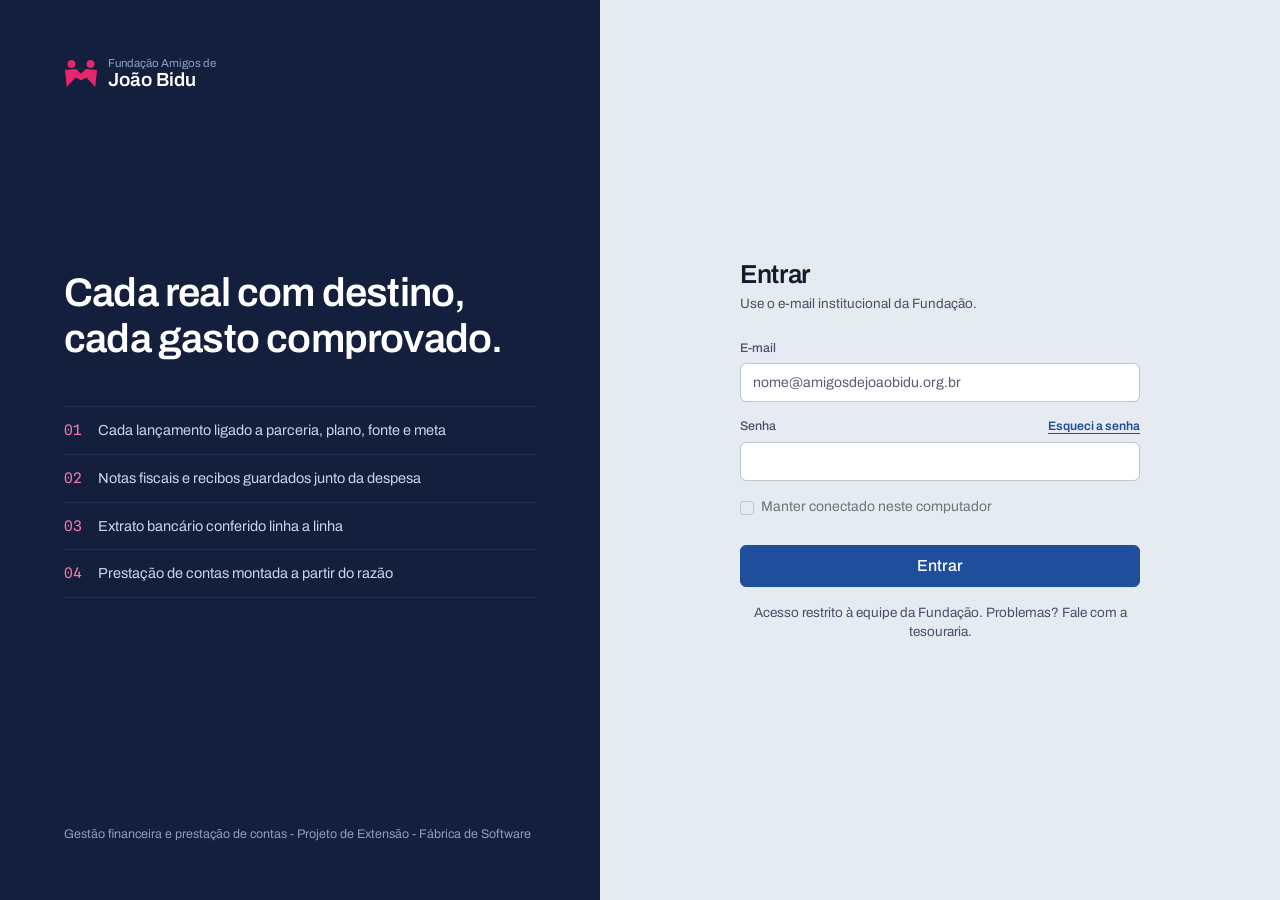
==== GestaoFinanceira.Api/wwwroot/index.html @ 72995b28 "feat: adiciona front-end com telas de painel, parcerias, lançamento, conciliação e prestação de cont" ====
<!doctype html>
<html lang="pt-BR">
<head>
  <meta charset="utf-8">
  <meta name="viewport" content="width=device-width, initial-scale=1">
  <title>Entrar - Fundação Amigos de João Bidu</title>
  <link rel="icon" href="img/logo.svg">
  <link rel="preconnect" href="https://fonts.googleapis.com">
  <link rel="preconnect" href="https://fonts.gstatic.com" crossorigin>
  <link href="https://fonts.googleapis.com/css2?family=Archivo:wght@400;500;600&family=Spline+Sans+Mono:wght@500;600&display=swap" rel="stylesheet">
  <link href="https://cdn.jsdelivr.net/npm/bootstrap@5.3.3/dist/css/bootstrap.min.css" rel="stylesheet">
  <link href="https://cdn.jsdelivr.net/npm/bootstrap-icons@1.11.3/font/bootstrap-icons.min.css" rel="stylesheet">
  <link href="css/tema.css" rel="stylesheet">
  <link href="css/app.css" rel="stylesheet">
</head>
<body>
  <div class="login">
    <section class="login-capa">
      <div class="marca">
        <img src="img/logo.svg" width="34" height="29" alt="">
        <span><small>Fundação Amigos de</small><strong>João Bidu</strong></span>
      </div>
      <h1>Cada real com destino,<br>cada gasto comprovado.</h1>
      <ul class="indice">
        <li><span>01</span>Cada lançamento ligado a parceria, plano, fonte e meta</li>
        <li><span>02</span>Notas fiscais e recibos guardados junto da despesa</li>
        <li><span>03</span>Extrato bancário conferido linha a linha</li>
        <li><span>04</span>Prestação de contas montada a partir do razão</li>
      </ul>
      <footer>Gestão financeira e prestação de contas - Projeto de Extensão - Fábrica de Software</footer>
    </section>

    <main class="login-form">
      <form id="formLogin" novalidate>
        <div class="marca d-lg-none mb-4 p-0 text-body">
          <img src="img/logo.svg" width="34" height="29" alt="">
          <span><small class="text-secondary">Fundação Amigos de</small><strong class="text-body">João Bidu</strong></span>
        </div>
        <h2 class="mb-1">Entrar</h2>
        <p class="texto-apoio mb-4">Use o e-mail institucional da Fundação.</p>

        <div class="mb-3">
          <label class="form-label" for="email">E-mail</label>
          <input class="form-control" id="email" type="email" autocomplete="username" required placeholder="nome@amigosdejoaobidu.org.br">
          <div class="invalid-feedback">Informe um e-mail válido.</div>
        </div>
        <div class="mb-3">
          <div class="d-flex">
            <label class="form-label" for="senha">Senha</label>
            <a class="ms-auto small fw-semibold" href="#">Esqueci a senha</a>
          </div>
          <input class="form-control" id="senha" type="password" autocomplete="current-password" required>
          <div class="invalid-feedback">Informe a senha.</div>
        </div>
        <div class="form-check mb-4">
          <input class="form-check-input" type="checkbox" id="manter">
          <label class="form-check-label text-secondary" for="manter">Manter conectado neste computador</label>
        </div>
        <button class="btn btn-primary w-100 py-2" type="submit">Entrar</button>
        <p class="texto-apoio text-center mt-3">Acesso restrito à equipe da Fundação. Problemas? Fale com a tesouraria.</p>
      </form>
    </main>
  </div>

  <script>
    // autenticação ainda não implementada na API: por enquanto só valida e entra no painel
    const form = document.getElementById('formLogin');
    form.addEventListener('submit', e => {
      e.preventDefault();
      form.classList.add('was-validated');
      if (form.checkValidity()) window.location.href = 'painel.html';
    });
  </script>
</body>
</html>
---- GestaoFinanceira.Api/wwwroot/css/tema.css ----
/* Tema da Fundação Amigos de João Bidu sobre o Bootstrap 5.3 */

:root {
  --mesa: #E6EAF1;
  --folha: #F7F9FC;
  --cabecalho: #ECF0F7;
  --pauta: #D8DFEA;
  --pauta-forte: #BCC7D7;
  --filete: #E07A9F;

  --tinta: #141B2D;
  --tinta-2: #465269;
  --tinta-3: #555F73;

  --azul: #1F4E9C;
  --azul-escuro: #183F80;
  --azul-claro: #E4ECF8;

  --capa: #131F3D;
  --capa-2: #1F2E57;
  --capa-texto: #CBD5EA;
  --capa-apagado: #8E9CBE;

  --rosa: #C2185B;
  --rosa-marca: #E8266A;
  --vermelho: #B3261E;
  --vermelho-claro: #FBE9E7;
  --lapis: #7A5300;
  --lapis-claro: #F8EED3;
  --violeta: #5B3E9E;

  --fonte-texto: 'Archivo', system-ui, sans-serif;
  --fonte-numeros: 'Spline Sans Mono', ui-monospace, monospace;

  /* Bootstrap */
  --bs-body-font-family: var(--fonte-texto);
  --bs-body-font-size: 0.875rem;
  --bs-body-line-height: 1.43;
  --bs-body-color: var(--tinta);
  --bs-body-bg: var(--mesa);
  --bs-secondary-color: var(--tinta-2);
  --bs-tertiary-color: var(--tinta-3);
  --bs-border-color: var(--pauta-forte);
  --bs-border-radius: 6px;
  --bs-border-radius-lg: 8px;
  --bs-primary: #1F4E9C;
  --bs-primary-rgb: 31, 78, 156;
  --bs-danger: #B3261E;
  --bs-danger-rgb: 179, 38, 30;
  --bs-warning: #7A5300;
  --bs-warning-rgb: 122, 83, 0;
  --bs-success: #1F4E9C;
  --bs-success-rgb: 31, 78, 156;
  --bs-link-color: var(--azul);
  --bs-link-color-rgb: 31, 78, 156;
  --bs-link-hover-color: var(--azul-escuro);
  --bs-link-hover-color-rgb: 24, 63, 128;
  --bs-focus-ring-color: rgba(31, 78, 156, .3);
}

body {
  -webkit-font-smoothing: antialiased;
}

::selection {
  background: var(--azul-claro);
  color: var(--tinta);
}

a {
  text-underline-offset: 3px;
  text-decoration-thickness: 1px;
}

.btn {
  --bs-btn-font-weight: 500;
  --bs-btn-padding-y: .44rem;
  --bs-btn-padding-x: .875rem;
  display: inline-flex;
  align-items: center;
  justify-content: center;
  gap: .5rem;
}

.btn-primary {
  --bs-btn-bg: var(--azul);
  --bs-btn-border-color: var(--azul);
  --bs-btn-hover-bg: var(--azul-escuro);
  --bs-btn-hover-border-color: var(--azul-escuro);
  --bs-btn-active-bg: var(--azul-escuro);
  --bs-btn-active-border-color: var(--azul-escuro);
  --bs-btn-disabled-bg: var(--azul);
  --bs-btn-disabled-border-color: var(--azul);
  --bs-btn-disabled-opacity: .42;
}

.btn-outline-secondary {
  --bs-btn-color: var(--tinta);
  --bs-btn-bg: #fff;
  --bs-btn-border-color: var(--pauta-forte);
  --bs-btn-hover-color: var(--tinta);
  --bs-btn-hover-bg: var(--cabecalho);
  --bs-btn-hover-border-color: var(--pauta-forte);
  --bs-btn-active-color: var(--tinta);
  --bs-btn-active-bg: var(--pauta);
  --bs-btn-active-border-color: var(--pauta-forte);
}

.btn-link {
  --bs-btn-color: var(--tinta-2);
  --bs-btn-hover-color: var(--tinta);
  text-decoration: none;
}

.btn-sm {
  --bs-btn-padding-y: .28rem;
  --bs-btn-padding-x: .625rem;
  --bs-btn-font-size: .8125rem;
}

.form-label {
  font-size: .78rem;
  font-weight: 500;
  color: var(--tinta-2);
  margin-bottom: .375rem;
}

.form-control,
.form-select {
  font-size: .875rem;
  padding: .5rem .75rem;
  border-color: var(--pauta-forte);
  background-color: #fff;
}

.form-control[readonly] {
  background-color: var(--cabecalho);
}

.form-control::placeholder {
  color: var(--tinta-3);
}

.form-control:focus,
.form-select:focus {
  border-color: var(--azul);
}

.form-check-input:checked {
  background-color: var(--azul);
  border-color: var(--azul);
}

.alert {
  font-size: .8125rem;
  border: 0;
}

.alert-danger {
  --bs-alert-bg: var(--vermelho-claro);
  --bs-alert-color: #6E1A12;
}

.alert-warning {
  --bs-alert-bg: var(--lapis-claro);
  --bs-alert-color: #4E3600;
}

.offcanvas,
.modal-content {
  --bs-offcanvas-bg: var(--folha);
  --bs-modal-bg: var(--folha);
}

.pagination {
  --bs-pagination-color: var(--tinta-2);
  --bs-pagination-border-color: transparent;
  --bs-pagination-bg: transparent;
  --bs-pagination-active-bg: var(--azul);
  --bs-pagination-active-border-color: var(--azul);
  --bs-pagination-hover-bg: var(--cabecalho);
  --bs-pagination-font-size: .8rem;
  font-family: var(--fonte-numeros);
}

.toast {
  --bs-toast-bg: var(--tinta);
  --bs-toast-color: #fff;
  --bs-toast-border-color: transparent;
}
---- GestaoFinanceira.Api/wwwroot/css/app.css ----
/* ---------- Estrutura ---------- */

.app {
  display: flex;
  min-height: 100vh;
}

.lateral {
  --bs-offcanvas-width: 264px;
  --bs-offcanvas-bg: var(--capa);
  /* o offcanvas-lg do Bootstrap deixa o fundo transparente no desktop */
  background-color: var(--capa) !important;
  color: var(--capa-texto);
}

@media (min-width: 992px) {
  .lateral {
    width: 248px;
    flex: none;
    position: sticky;
    top: 0;
    height: 100vh;
    overflow-y: auto;
  }
}

.lateral .offcanvas-body {
  display: flex;
  flex-direction: column;
  padding: 22px 0 18px 14px;
  height: 100%;
}

.marca {
  display: flex;
  align-items: center;
  gap: 10px;
  padding: 0 16px 22px 6px;
  color: #fff;
  text-decoration: none;
}

.marca small {
  display: block;
  font-size: 11.5px;
  line-height: 14px;
  color: var(--capa-apagado);
}

.marca strong {
  display: block;
  font-size: 16px;
  line-height: 20px;
  font-weight: 600;
}

.menu-grupo {
  font-size: 11px;
  letter-spacing: .07em;
  text-transform: uppercase;
  color: var(--capa-apagado);
  margin: 18px 0 6px 12px;
}

.menu-item {
  display: flex;
  align-items: center;
  gap: 10px;
  height: 36px;
  padding: 0 14px 0 12px;
  border-radius: 7px 0 0 7px;
  color: var(--capa-texto);
  text-decoration: none;
  font-size: 14px;
}

.menu-item i {
  font-size: 16px;
  color: var(--capa-apagado);
}

.menu-item span {
  flex: 1;
}

.menu-item:hover {
  background: var(--capa-2);
  color: #fff;
}

.menu-item.ativo {
  background: var(--mesa);
  color: var(--azul);
  font-weight: 600;
}

.menu-item.ativo i {
  color: var(--rosa);
}

.menu-item .contador {
  flex: none;
  font-family: var(--fonte-numeros);
  font-size: 12px;
  color: var(--capa-apagado);
}

.menu-item.ativo .contador {
  color: var(--azul);
}

.usuario {
  margin: auto 14px 0 0;
  padding: 14px 12px 0 8px;
  border-top: 1px solid var(--capa-2);
  display: flex;
  align-items: center;
  gap: 10px;
}

.avatar {
  width: 32px;
  height: 32px;
  border-radius: 50%;
  background: var(--capa-2);
  color: #fff;
  font-size: 12px;
  font-weight: 600;
  display: flex;
  align-items: center;
  justify-content: center;
  flex: none;
}

.usuario strong {
  display: block;
  font-size: 13.5px;
  font-weight: 500;
  color: #fff;
}

.usuario small {
  font-size: 12px;
  color: var(--capa-apagado);
}

.conteudo {
  flex: 1;
  min-width: 0;
  display: flex;
  flex-direction: column;
}

.topo {
  position: sticky;
  top: 0;
  z-index: 1020;
  height: 60px;
  display: flex;
  align-items: center;
  gap: 12px;
  padding: 0 32px;
  background: #fff;
  border-bottom: 1px solid var(--pauta-forte);
}

.seletor-parceria {
  display: inline-flex;
  align-items: center;
  gap: 8px;
  height: 36px;
  padding: 0 12px;
  border: 1px solid var(--pauta-forte);
  border-radius: 6px;
  background: #fff;
  font-weight: 600;
  white-space: nowrap;
}

.seletor-parceria small {
  font-weight: 400;
  color: var(--tinta-3);
  font-size: 13px;
}

.busca {
  width: 340px;
  max-width: 100%;
}

.busca .form-control {
  background: var(--mesa);
  border-color: var(--pauta);
}

.btn-icone {
  width: 36px;
  height: 36px;
  padding: 0;
}

.pagina {
  padding: 28px 32px 48px;
}

.cabecalho-pagina {
  display: flex;
  align-items: flex-end;
  justify-content: space-between;
  gap: 24px;
  margin-bottom: 22px;
}

.cabecalho-pagina h1 {
  font-size: 26px;
  line-height: 32px;
  font-weight: 600;
  letter-spacing: -.012em;
  margin: 0;
}

.cabecalho-pagina p,
.texto-apoio {
  font-size: 13.5px;
  color: var(--tinta-2);
  margin: 3px 0 0;
}

.acoes {
  display: flex;
  gap: 8px;
  flex-wrap: wrap;
}

.filtros {
  display: flex;
  flex-wrap: wrap;
  align-items: center;
  gap: 8px;
  margin-bottom: 16px;
}

.filtros .form-select {
  width: auto;
  min-width: 190px;
  padding-right: 2.25rem;
}

.razao .btn {
  white-space: nowrap;
}

.filtros .resumo {
  font-size: 12.5px;
  color: var(--tinta-2);
  margin-left: 8px;
}

.coluna-margem {
  width: 330px;
  flex: none;
}

/* ---------- Folha (painel) ---------- */

.folha {
  background: var(--folha);
  border: 1px solid var(--pauta);
  border-radius: 8px;
  margin-bottom: 20px;
  overflow: hidden;
}

.folha-topo {
  display: flex;
  align-items: center;
  justify-content: space-between;
  gap: 16px;
  padding: 16px 20px 12px;
}

.folha-topo h2 {
  font-size: 16px;
  line-height: 22px;
  font-weight: 600;
  margin: 0;
}

.folha-topo .detalhe {
  font-size: 12.5px;
  color: var(--tinta-2);
}

.folha-rodape {
  display: flex;
  flex-wrap: wrap;
  align-items: center;
  gap: 18px;
  padding: 12px 20px;
  border-top: 1px solid var(--pauta);
  background: var(--cabecalho);
  font-size: 12.5px;
}

/* ---------- Linha de transporte ---------- */

.transporte {
  display: flex;
  flex-wrap: wrap;
  align-items: baseline;
  gap: 12px 36px;
  padding: 15px 20px 16px;
  margin-bottom: 8px;
}

.transporte .termo {
  display: inline-flex;
  align-items: baseline;
  gap: 10px;
  color: var(--tinta-2);
  font-size: 14px;
}

.transporte .valor {
  font-family: var(--fonte-numeros);
  font-size: 19px;
  line-height: 26px;
  font-weight: 500;
  letter-spacing: -.01em;
  color: var(--tinta);
}

.transporte .entrada .valor {
  color: var(--azul);
}

.transporte .saida .valor,
.transporte .divergencia .valor {
  color: var(--vermelho);
}

.transporte .resultado {
  margin-left: auto;
  color: var(--tinta);
  font-weight: 600;
}

.transporte .resultado .valor {
  font-weight: 600;
  border-bottom: 3px double var(--tinta);
}

.nota-transporte {
  font-size: 12.5px;
  color: var(--tinta-2);
  margin: 0 2px 22px;
}

/* ---------- Tabela razão ---------- */

.razao {
  width: 100%;
  margin: 0;
  border-collapse: collapse;
  font-size: 13.5px;
}

.razao.fixa {
  table-layout: fixed;
}

.razao th {
  font-size: 12px;
  font-weight: 600;
  color: var(--tinta-2);
  text-align: left;
  padding: 9px 12px;
  background: var(--cabecalho);
  border-top: 1px solid var(--pauta);
  border-bottom: 1.5px solid var(--tinta);
  white-space: nowrap;
}

.razao td {
  padding: 9px 12px;
  border-bottom: 1px solid var(--pauta);
  vertical-align: top;
}

.razao th:first-child,
.razao td:first-child {
  padding-left: 20px;
}

.razao th:last-child,
.razao td:last-child {
  padding-right: 20px;
}

.razao tbody tr:hover td {
  background: #F0F4FA;
}

.razao .valor {
  text-align: right;
  white-space: nowrap;
}

.razao td.valor {
  font-family: var(--fonte-numeros);
  font-size: 13px;
  font-weight: 500;
}

/* filete duplo antes das colunas de valor */
.razao .filete {
  border-left: 1px solid var(--filete);
  box-shadow: inset 2px 0 0 0 var(--folha), inset 3px 0 0 0 var(--filete);
}

.razao th.filete {
  box-shadow: inset 2px 0 0 0 var(--cabecalho), inset 3px 0 0 0 var(--filete);
}

.razao .debito {
  color: var(--vermelho);
}

.razao .credito {
  color: var(--azul);
}

.razao .numero {
  font-family: var(--fonte-numeros);
  font-size: 12.5px;
  color: var(--tinta-3);
  white-space: nowrap;
}

.razao .data {
  color: var(--tinta-2);
  white-space: nowrap;
}

.razao .historico,
.razao .complemento {
  white-space: nowrap;
  overflow: hidden;
  text-overflow: ellipsis;
}

.razao .historico {
  font-weight: 500;
}

.razao .complemento {
  font-size: 12.5px;
  color: var(--tinta-3);
  margin-top: 1px;
}

.razao .transportado td {
  color: var(--tinta-3);
  font-style: italic;
}

.razao .transportado td.valor {
  font-style: normal;
}

.razao .em-branco td {
  height: 34px;
  padding: 0;
}

.razao .total td {
  border-top: 1.5px solid var(--tinta);
  border-bottom: 0;
  background: var(--cabecalho);
  font-weight: 600;
}

.razao .total td.filete {
  box-shadow: inset 2px 0 0 0 var(--cabecalho), inset 3px 0 0 0 var(--filete);
}

.razao .selecionada td {
  background: #EAF0FA;
}

.sublinhado-duplo {
  border-bottom: 3px double var(--tinta);
  padding-bottom: 1px;
}

/* ---------- Marcas de conferência ---------- */

.conferencia {
  display: inline-flex;
  align-items: center;
  gap: 5px;
  font-size: 12.5px;
  font-weight: 500;
  white-space: nowrap;
}

.conferencia.ok { color: var(--azul); }
.conferencia.pendente { color: var(--lapis); }
.conferencia.falta { color: var(--vermelho); }
.conferencia.sugestao { color: var(--violeta); }

/* ---------- Notas à margem ---------- */

.alfinete {
  width: 22px;
  height: 22px;
  border-radius: 50%;
  border: 1.5px solid var(--rosa);
  color: var(--rosa);
  font-family: var(--fonte-numeros);
  font-size: 12px;
  font-weight: 600;
  display: inline-flex;
  align-items: center;
  justify-content: center;
  flex: none;
}

.alfinete.pequeno {
  width: 17px;
  height: 17px;
  font-size: 10px;
  border-width: 1.2px;
  margin-left: 6px;
  vertical-align: -3px;
}

.nota {
  display: grid;
  grid-template-columns: 24px 1fr;
  gap: 10px;
  padding: 14px 20px;
  border-top: 1px solid var(--pauta);
}

.nota strong {
  display: block;
  font-size: 14px;
  font-weight: 600;
}

.nota p {
  font-size: 13px;
  color: var(--tinta-2);
  margin: 3px 0 6px;
}

.nota a,
.link-forte {
  font-size: 13px;
  font-weight: 600;
}

/* ---------- Execução por meta ---------- */

.metas {
  padding: 4px 20px 16px;
  border-top: 1px solid var(--pauta);
}

.meta-linha {
  display: grid;
  grid-template-columns: 170px 1fr 190px 44px;
  gap: 16px;
  align-items: center;
  padding: 11px 0;
  border-bottom: 1px solid var(--pauta);
}

.meta-linha:last-child {
  border-bottom: 0;
}

.trilho {
  height: 12px;
  background: var(--azul-claro);
  border: 1px solid var(--pauta-forte);
  border-radius: 2px;
  overflow: hidden;
}

.trilho span {
  display: block;
  height: 100%;
  background: var(--azul);
}

.trilho.alerta span {
  background: var(--lapis);
}

.meta-linha .executado {
  text-align: right;
  font-family: var(--fonte-numeros);
  font-size: 13px;
  font-weight: 500;
}

.meta-linha .executado small {
  display: block;
  font-family: var(--fonte-texto);
  font-size: 12px;
  font-weight: 400;
  color: var(--tinta-3);
}

.meta-linha .percentual {
  text-align: right;
  font-family: var(--fonte-numeros);
  font-size: 13px;
  font-weight: 600;
}

.meta-linha .percentual.alerta {
  color: var(--lapis);
}

.barra-fina {
  display: inline-block;
  vertical-align: middle;
  width: 110px;
  height: 6px;
  background: var(--azul-claro);
  border-radius: 3px;
  overflow: hidden;
  margin-right: 8px;
}

.barra-fina span {
  display: block;
  height: 100%;
  background: var(--azul);
}

/* ---------- Formulário de lançamento ---------- */

.secao-form {
  padding: 18px 20px 20px;
  border-top: 1px solid var(--pauta);
}

.secao-form h3 {
  font-size: 14px;
  font-weight: 600;
  margin: 0;
}

.secao-form .dica {
  font-size: 12.5px;
  color: var(--tinta-3);
  margin: 2px 0 12px;
}

.obrigatorio {
  font-size: 12px;
  font-weight: 500;
  color: var(--vermelho);
  margin-left: 6px;
}

.campo-valor {
  font-family: var(--fonte-numeros);
  font-weight: 500;
  text-align: right;
}

.arquivo {
  display: flex;
  align-items: center;
  gap: 12px;
  padding: 12px 14px;
  margin-top: 12px;
  border: 1px solid var(--pauta-forte);
  border-radius: 6px;
  background: #fff;
}

.arquivo i.bi-file-earmark-text {
  font-size: 20px;
  color: var(--tinta-2);
}

.arquivo .nome {
  font-weight: 500;
}

.arquivo small {
  display: block;
  font-size: 12.5px;
  color: var(--tinta-3);
}

.area-envio {
  display: flex;
  align-items: center;
  justify-content: center;
  gap: 10px;
  min-height: 48px;
  margin-top: 8px;
  border: 1px dashed var(--pauta-forte);
  border-radius: 6px;
  color: var(--tinta-3);
  font-size: 13px;
  cursor: pointer;
  text-align: center;
  padding: 8px 12px;
}

.area-envio:hover,
.area-envio.arrastando {
  border-color: var(--azul);
  background: var(--azul-claro);
}

.area-envio u {
  color: var(--azul);
}

.rodape-form {
  display: flex;
  flex-wrap: wrap;
  align-items: center;
  gap: 8px;
  padding: 16px 20px;
  border-top: 1px solid var(--pauta);
  background: var(--cabecalho);
}

.rodape-form .salvo {
  font-size: 12.5px;
  color: var(--tinta-2);
  margin-right: auto;
}

.tipo-lancamento .btn {
  --bs-btn-padding-y: .3rem;
  --bs-btn-font-size: .84rem;
}

.efeito {
  width: 100%;
}

.efeito td {
  padding: 8px 20px;
  border-top: 1px solid var(--pauta);
  font-size: 13.5px;
}

.efeito td:last-child {
  text-align: right;
  font-family: var(--fonte-numeros);
  font-weight: 500;
}

.efeito .total td {
  border-top: 1.5px solid var(--tinta);
  font-weight: 600;
}

.checagens {
  list-style: none;
  margin: 0;
  padding: 0 20px;
  border-top: 1px solid var(--pauta);
}

.checagens li {
  display: flex;
  align-items: flex-start;
  gap: 10px;
  padding: 9px 0;
  border-bottom: 1px solid var(--pauta);
  font-size: 13.5px;
  color: var(--tinta-3);
}

.checagens li i {
  margin-top: 1px;
}

.checagens li.ok {
  color: var(--tinta);
}

.checagens li.ok i {
  color: var(--azul);
}

.checagens li.erro {
  color: var(--vermelho);
  font-weight: 500;
}

/* ---------- Passos de validação ---------- */

.passos {
  list-style: none;
  margin: 8px 20px 16px;
  padding: 0;
}

.passos li {
  display: flex;
  gap: 12px;
  padding: 10px 0;
  border-bottom: 1px solid var(--pauta);
}

.passos li:last-child {
  border-bottom: 0;
}

.passos .bolinha {
  width: 20px;
  height: 20px;
  border-radius: 50%;
  border: 1.5px solid var(--pauta-forte);
  flex: none;
  display: flex;
  align-items: center;
  justify-content: center;
  font-size: 12px;
  margin-top: 1px;
}

.passos .feito .bolinha {
  background: var(--azul);
  border-color: var(--azul);
  color: #fff;
}

.passos .atual .bolinha {
  border: 2px solid var(--lapis);
}

.passos .futuro strong {
  color: var(--tinta-3);
}

.passos strong {
  display: block;
  font-weight: 500;
}

.passos small {
  font-size: 12.5px;
  color: var(--tinta-3);
}

/* ---------- Rastreabilidade ---------- */

.trilha {
  list-style: none;
  margin: 0;
  padding: 4px 20px 8px;
}

.trilha li {
  position: relative;
  display: flex;
  gap: 12px;
  padding-bottom: 14px;
}

.trilha li::before {
  content: '';
  position: absolute;
  left: 5px;
  top: 14px;
  bottom: -2px;
  width: 1.5px;
  background: var(--pauta-forte);
}

.trilha li:last-child::before {
  display: none;
}

.trilha .ponto {
  position: relative;
  z-index: 1;
  width: 12px;
  height: 12px;
  margin-top: 4px;
  border-radius: 50%;
  border: 2px solid var(--azul);
  background: #fff;
  flex: none;
}

.trilha li:last-child .ponto {
  background: var(--azul);
}

.trilha small {
  display: block;
  font-size: 12.5px;
  color: var(--tinta-3);
}

.trilha strong {
  font-weight: 500;
}

/* ---------- Abas de filtro ---------- */

.abas {
  display: flex;
  flex-wrap: wrap;
  gap: 4px;
}

.abas button {
  border: 0;
  background: none;
  padding: 5px 10px;
  border-radius: 5px;
  font-size: 13px;
  color: var(--tinta-2);
}

.abas button b {
  font-family: var(--fonte-numeros);
  font-weight: 500;
  font-size: 12px;
  color: var(--tinta-3);
  margin-left: 4px;
}

.abas button.ativa {
  background: var(--azul-claro);
  color: var(--azul);
  font-weight: 600;
}

.abas button.ativa b {
  color: var(--azul);
}

.extrato {
  font-family: var(--fonte-numeros);
  font-size: 12.5px;
  letter-spacing: .01em;
}

.ausente {
  color: var(--tinta-3);
  font-style: italic;
}

/* ---------- Login ---------- */

.login {
  display: flex;
  min-height: 100vh;
  background: var(--mesa);
}

.login-capa {
  width: 600px;
  flex: none;
  background: var(--capa);
  color: var(--capa-texto);
  padding: 56px 64px;
  display: flex;
  flex-direction: column;
}

.login-capa .marca {
  padding: 0;
}

.login-capa .marca strong {
  font-size: 19px;
}

.login-capa h1 {
  margin-top: auto;
  font-size: 40px;
  line-height: 46px;
  font-weight: 600;
  letter-spacing: -.02em;
  color: #fff;
}

.indice {
  list-style: none;
  padding: 0;
  margin: 36px 0 0;
  border-top: 1px solid var(--capa-2);
}

.indice li {
  display: flex;
  gap: 16px;
  padding: 13px 0;
  border-bottom: 1px solid var(--capa-2);
  font-size: 14.5px;
}

.indice span {
  font-family: var(--fonte-numeros);
  color: #F27BA6;
}

.login-capa footer {
  margin-top: auto;
  padding-top: 48px;
  font-size: 12.5px;
  color: var(--capa-apagado);
}

.login-form {
  flex: 1;
  display: flex;
  align-items: center;
  justify-content: center;
  padding: 32px 16px;
}

.login-form form {
  width: 100%;
  max-width: 400px;
}

.login-form h2 {
  font-size: 26px;
  line-height: 32px;
  font-weight: 600;
  letter-spacing: -.012em;
}

/* ---------- Barra inferior (celular) ---------- */

.barra-inferior {
  position: fixed;
  left: 0;
  right: 0;
  bottom: 0;
  z-index: 1030;
  height: 64px;
  display: flex;
  align-items: center;
  justify-content: space-around;
  background: #fff;
  border-top: 1px solid var(--pauta);
  padding-bottom: env(safe-area-inset-bottom);
}

.barra-inferior a {
  display: flex;
  flex-direction: column;
  align-items: center;
  gap: 2px;
  width: 64px;
  font-size: 11.5px;
  color: var(--tinta-3);
  text-decoration: none;
}

.barra-inferior a i {
  font-size: 19px;
}

.barra-inferior a.ativo {
  color: var(--azul);
  font-weight: 600;
}

.barra-inferior .lancar {
  width: 48px;
  height: 48px;
  border-radius: 50%;
  background: var(--azul);
  color: #fff;
  justify-content: center;
}

.barra-inferior .lancar i {
  font-size: 22px;
}

/* ---------- Responsivo ---------- */

@media (max-width: 1199.98px) {
  .colunas {
    flex-direction: column;
    align-items: stretch !important;
  }

  .coluna-margem {
    width: 100%;
  }
}

@media (max-width: 991.98px) {
  .topo {
    padding: 0 16px;
  }

  .pagina {
    padding: 20px 16px 96px;
  }

  .cabecalho-pagina {
    flex-direction: column;
    align-items: stretch;
    gap: 14px;
  }

  .busca {
    display: none !important;
  }

  .login-capa {
    display: none;
  }

  .transporte .resultado {
    margin-left: 0;
  }
}

@media (max-width: 575.98px) {
  .transporte {
    flex-direction: column;
    gap: 6px;
  }

  .transporte .termo {
    width: 100%;
    justify-content: space-between;
  }

  .meta-linha {
    grid-template-columns: 1fr auto;
    gap: 6px 12px;
  }

  .meta-linha .trilho-celula {
    grid-column: 1 / -1;
    order: 3;
  }

  .meta-linha .executado {
    order: 4;
    text-align: left;
  }

  .seletor-parceria small {
    display: none;
  }
}
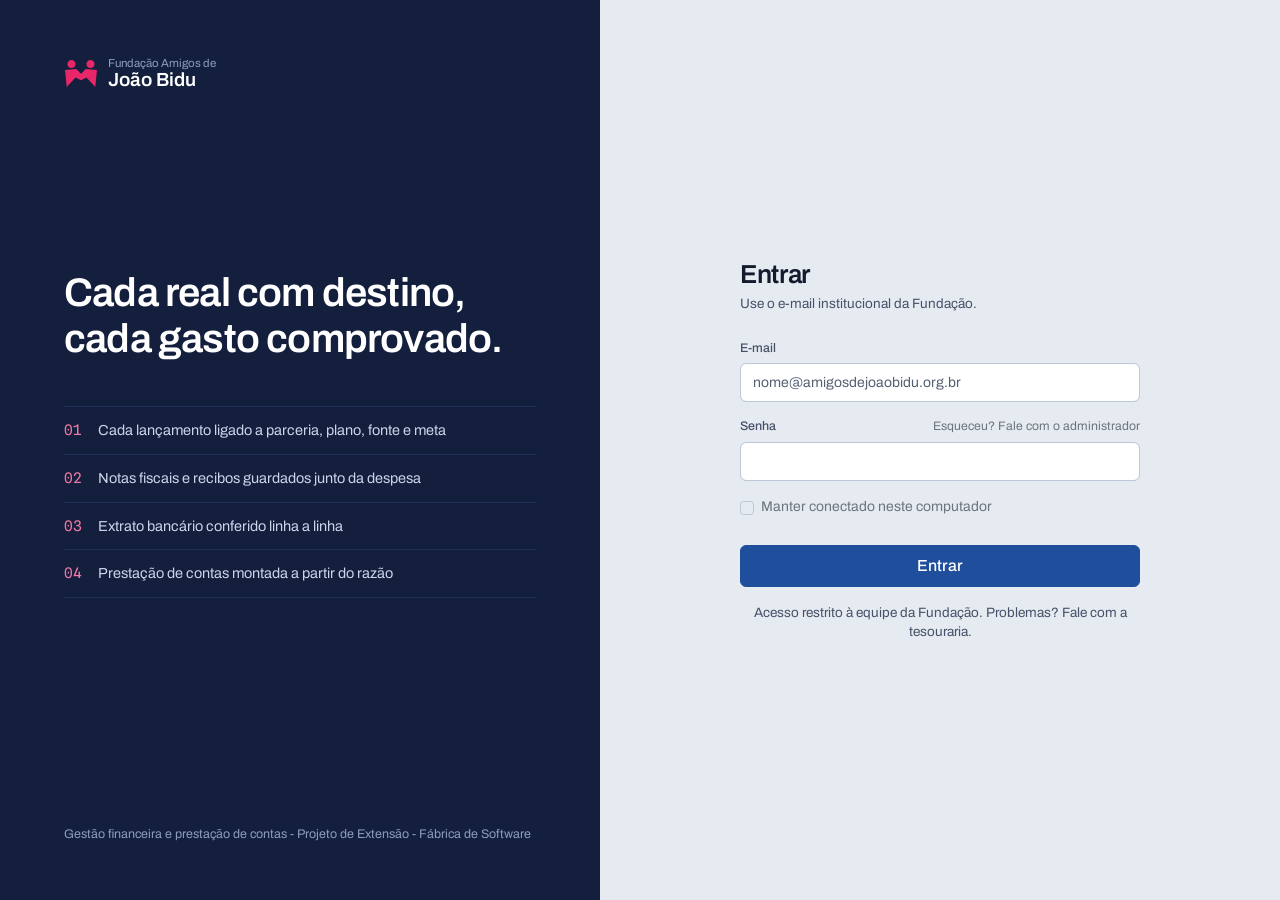
==== commit b7c2170d: "feat: adiciona login com usuários e senha protegida por hash" ====
--- a/GestaoFinanceira.Api/wwwroot/index.html
+++ b/GestaoFinanceira.Api/wwwroot/index.html
@@ -47,7 +47,7 @@
         <div class="mb-3">
           <div class="d-flex">
             <label class="form-label" for="senha">Senha</label>
-            <a class="ms-auto small fw-semibold" href="#">Esqueci a senha</a>
+            <span class="ms-auto small text-secondary">Esqueceu? Fale com o administrador</span>
           </div>
           <input class="form-control" id="senha" type="password" autocomplete="current-password" required>
           <div class="invalid-feedback">Informe a senha.</div>
@@ -56,20 +56,13 @@
           <input class="form-check-input" type="checkbox" id="manter">
           <label class="form-check-label text-secondary" for="manter">Manter conectado neste computador</label>
         </div>
-        <button class="btn btn-primary w-100 py-2" type="submit">Entrar</button>
+        <div class="alert alert-danger d-none" id="erroLogin" role="alert"></div>
+        <button class="btn btn-primary w-100 py-2" type="submit" id="botaoEntrar">Entrar</button>
         <p class="texto-apoio text-center mt-3">Acesso restrito à equipe da Fundação. Problemas? Fale com a tesouraria.</p>
       </form>
     </main>
   </div>
 
-  <script>
-    // autenticação ainda não implementada na API: por enquanto só valida e entra no painel
-    const form = document.getElementById('formLogin');
-    form.addEventListener('submit', e => {
-      e.preventDefault();
-      form.classList.add('was-validated');
-      if (form.checkValidity()) window.location.href = 'painel.html';
-    });
-  </script>
+  <script src="js/login.js"></script>
 </body>
 </html>
--- a/GestaoFinanceira.Api/wwwroot/css/app.css
+++ b/GestaoFinanceira.Api/wwwroot/css/app.css
@@ -1162,3 +1162,32 @@
     display: none;
   }
 }
+
+/* ---------- Impressão ---------- */
+
+/* Ao imprimir (ou salvar como PDF) fica só o relatório, sem menu e botões */
+@media print {
+  .lateral,
+  .topo,
+  .barra-inferior,
+  .cabecalho-pagina .acoes,
+  .filtros,
+  .so-tela {
+    display: none !important;
+  }
+
+  .table-responsive {
+    overflow: visible;
+  }
+}
+
+/* ---------- Botão de sair ---------- */
+
+.usuario .sair {
+  padding: 4px;
+  color: var(--capa-apagado);
+}
+
+.usuario .sair:hover {
+  color: #fff;
+}
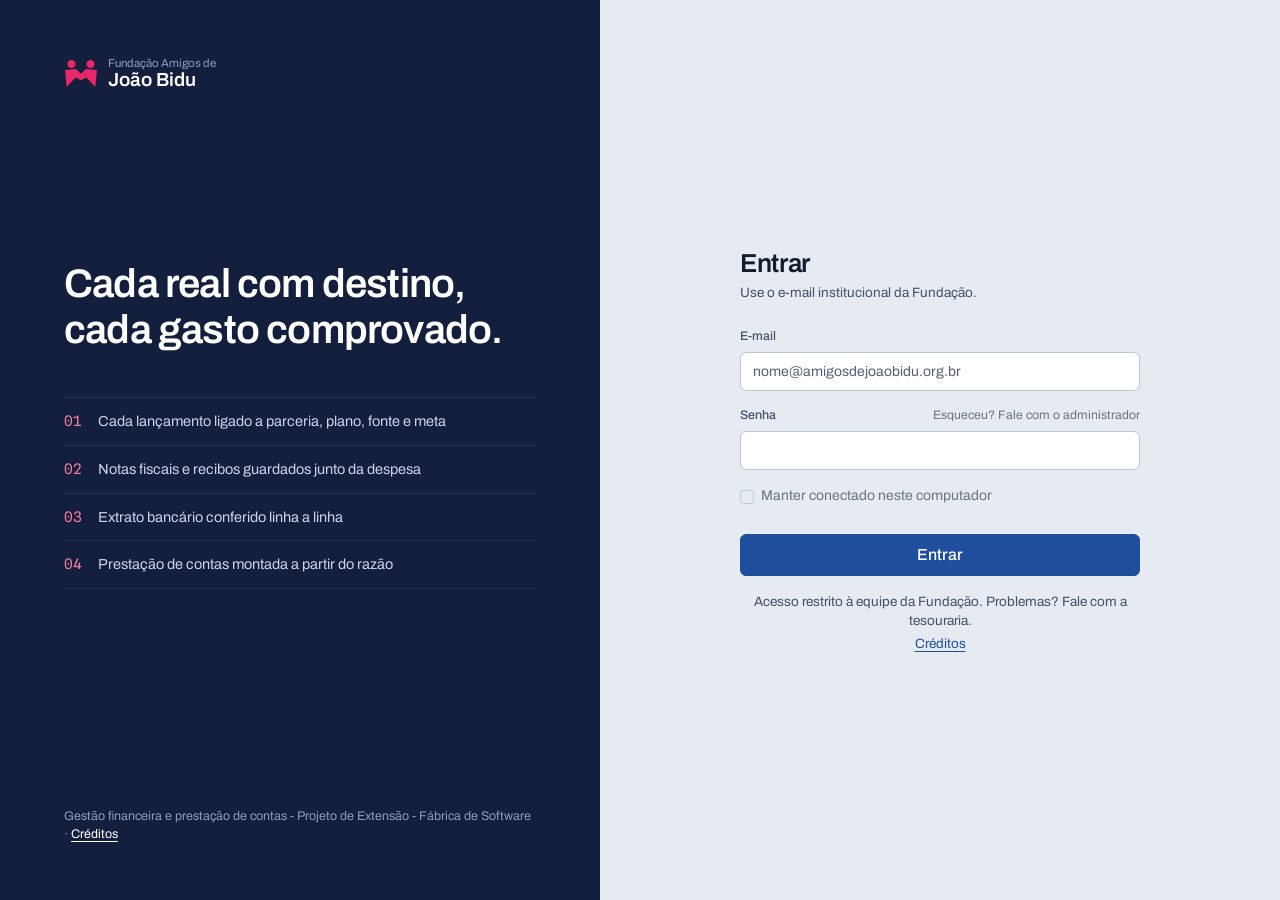
==== commit b226f264: "feat: adiciona a tela de creditos" ====
--- a/GestaoFinanceira.Api/wwwroot/index.html
+++ b/GestaoFinanceira.Api/wwwroot/index.html
@@ -27,7 +27,7 @@
         <li><span>03</span>Extrato bancário conferido linha a linha</li>
         <li><span>04</span>Prestação de contas montada a partir do razão</li>
       </ul>
-      <footer>Gestão financeira e prestação de contas - Projeto de Extensão - Fábrica de Software</footer>
+      <footer>Gestão financeira e prestação de contas - Projeto de Extensão - Fábrica de Software · <a href="creditos.html">Créditos</a></footer>
     </section>
 
     <main class="login-form">
@@ -59,6 +59,7 @@
         <div class="alert alert-danger d-none" id="erroLogin" role="alert"></div>
         <button class="btn btn-primary w-100 py-2" type="submit" id="botaoEntrar">Entrar</button>
         <p class="texto-apoio text-center mt-3">Acesso restrito à equipe da Fundação. Problemas? Fale com a tesouraria.</p>
+        <p class="texto-apoio text-center"><a href="creditos.html">Créditos</a></p>
       </form>
     </main>
   </div>
--- a/GestaoFinanceira.Api/wwwroot/css/app.css
+++ b/GestaoFinanceira.Api/wwwroot/css/app.css
@@ -191,6 +191,11 @@
 .busca .form-control {
   background: var(--mesa);
   border-color: var(--pauta);
+}
+
+/* Painéis laterais (anexar, cadastrar) nunca maiores que a tela do celular */
+.offcanvas {
+  max-width: 100%;
 }
 
 .btn-icone {
@@ -1021,6 +1026,10 @@
   color: var(--capa-apagado);
 }
 
+.login-capa footer a {
+  color: #fff;
+}
+
 .login-form {
   flex: 1;
   display: flex;
@@ -1039,6 +1048,86 @@
   line-height: 32px;
   font-weight: 600;
   letter-spacing: -.012em;
+}
+
+/* ---------- Créditos ---------- */
+
+.creditos-topo {
+  display: flex;
+  align-items: center;
+  justify-content: space-between;
+  gap: 16px;
+  padding: 16px 32px;
+  background: var(--capa);
+}
+
+.creditos-topo .marca {
+  padding: 0;
+}
+
+.creditos {
+  max-width: 960px;
+  margin: 0 auto;
+  padding: 28px 32px 48px;
+}
+
+.creditos-corpo {
+  padding: 4px 20px 18px;
+}
+
+.creditos-colunas {
+  display: grid;
+  grid-template-columns: repeat(auto-fit, minmax(280px, 1fr));
+  gap: 0 20px;
+}
+
+.creditos-lista dt {
+  font-size: 11px;
+  letter-spacing: .07em;
+  text-transform: uppercase;
+  color: var(--tinta-3);
+  font-weight: 500;
+  margin-top: 10px;
+}
+
+.creditos-lista dt:first-child {
+  margin-top: 0;
+}
+
+.creditos-lista dd {
+  font-size: 15px;
+  margin: 2px 0 0;
+}
+
+.creditos-logos {
+  display: flex;
+  flex-wrap: wrap;
+  gap: 24px 64px;
+  padding-top: 18px;
+}
+
+.creditos-logos figure {
+  margin: 0;
+}
+
+.creditos-logos figcaption {
+  font-size: 12.5px;
+  color: var(--tinta-2);
+  margin-bottom: 8px;
+}
+
+.creditos-logos img {
+  height: 64px;
+  max-width: 100%;
+  object-fit: contain;
+}
+
+@media (max-width: 575.98px) {
+  .creditos-topo,
+  .creditos {
+    padding-left: 16px;
+    padding-right: 16px;
+  }
 }
 
 /* ---------- Barra inferior (celular) ---------- */
@@ -1190,4 +1279,21 @@
 
 .usuario .sair:hover {
   color: #fff;
+}
+
+
+/* ---------- Seletor de parceria do topo ---------- */
+
+.seletor-parceria {
+  margin: 0;
+  cursor: pointer;
+}
+
+.seletor-parceria select {
+  max-width: 200px;
+  border: 0;
+  background: transparent;
+  font-weight: 600;
+  cursor: pointer;
+  outline: none;
 }
